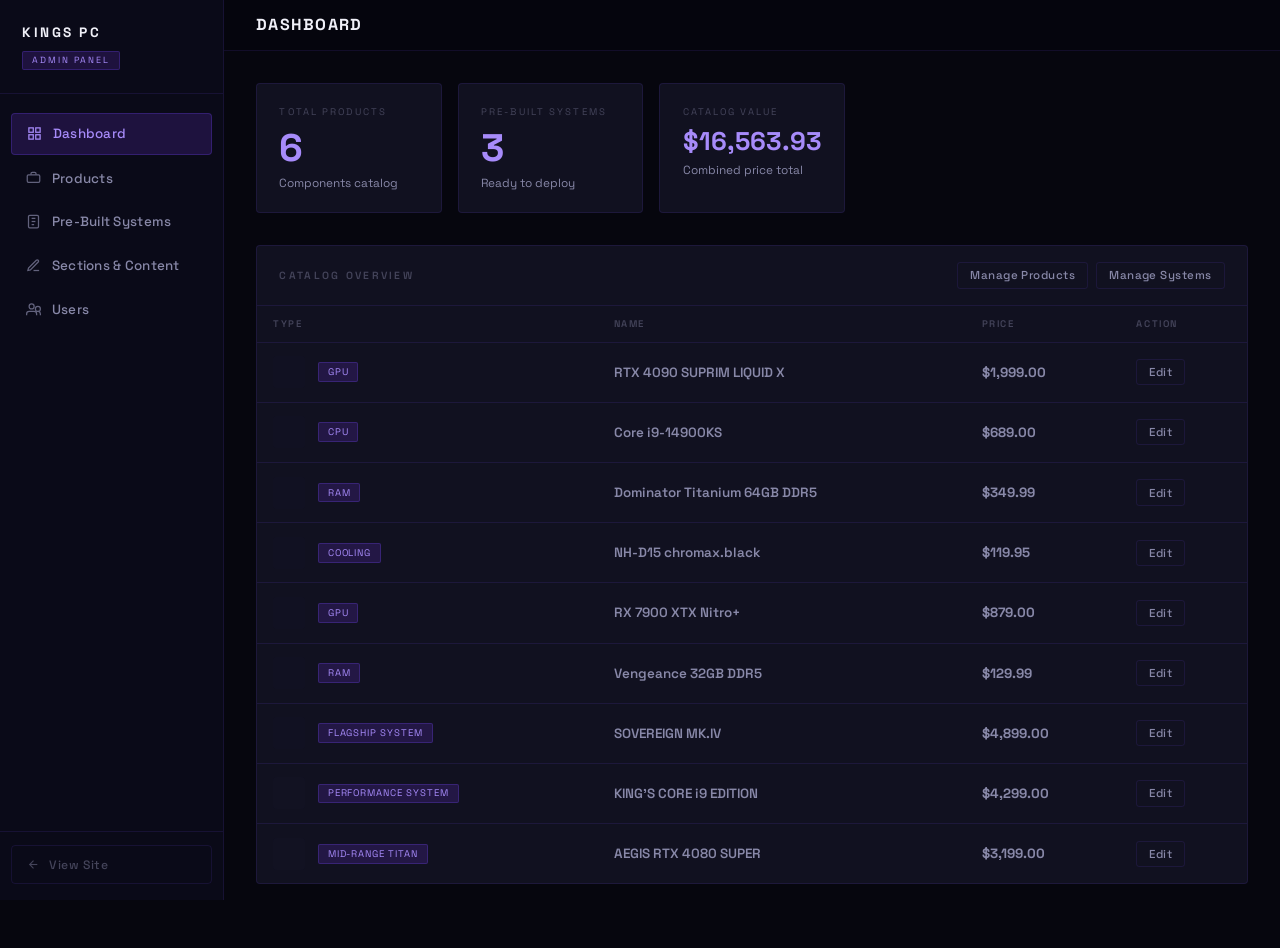
==== admin/index.html @ 7f56d158 "cambios, admin y personalizacion" ====
<!DOCTYPE html>
<html lang="en">
<head>
  <meta charset="UTF-8">
  <meta name="viewport" content="width=device-width, initial-scale=1.0">
  <title>KINGS PC — Admin Panel</title>
  <link rel="preconnect" href="https://fonts.googleapis.com">
  <link href="https://fonts.googleapis.com/css2?family=Space+Grotesk:wght@300;400;500;600;700&display=swap" rel="stylesheet">
  <link rel="stylesheet" href="admin.css">
</head>
<body>

<!-- ── SIDEBAR ── -->
<aside class="sidebar">
  <div class="sidebar-logo">
    <span class="sidebar-logo-name">Kings PC</span>
    <span class="sidebar-badge">Admin Panel</span>
  </div>
  <nav class="sidebar-nav">
    <button class="nav-item active" data-panel="dashboard" onclick="showPanel('dashboard')">
      <svg width="15" height="15" viewBox="0 0 24 24" fill="none" stroke="currentColor" stroke-width="2"><rect x="3" y="3" width="7" height="7"/><rect x="14" y="3" width="7" height="7"/><rect x="14" y="14" width="7" height="7"/><rect x="3" y="14" width="7" height="7"/></svg>
      Dashboard
    </button>
    <button class="nav-item" data-panel="products" onclick="showPanel('products')">
      <svg width="15" height="15" viewBox="0 0 24 24" fill="none" stroke="currentColor" stroke-width="2"><rect x="2" y="6" width="20" height="12" rx="2"/><path d="M8 6V4a2 2 0 0 1 2-2h4a2 2 0 0 1 2 2v2"/></svg>
      Products
    </button>
    <button class="nav-item" data-panel="systems" onclick="showPanel('systems')">
      <svg width="15" height="15" viewBox="0 0 24 24" fill="none" stroke="currentColor" stroke-width="2"><rect x="4" y="2" width="16" height="20" rx="2"/><line x1="9" y1="7" x2="15" y2="7"/><line x1="9" y1="12" x2="15" y2="12"/><line x1="9" y1="17" x2="13" y2="17"/></svg>
      Pre-Built Systems
    </button>
    <button class="nav-item" data-panel="content" onclick="showPanel('content')">
      <svg width="15" height="15" viewBox="0 0 24 24" fill="none" stroke="currentColor" stroke-width="2"><path d="M12 20h9"/><path d="M16.5 3.5a2.121 2.121 0 0 1 3 3L7 19l-4 1 1-4L16.5 3.5z"/></svg>
      Sections & Content
    </button>
    <button class="nav-item" data-panel="users" onclick="showPanel('users')">
      <svg width="15" height="15" viewBox="0 0 24 24" fill="none" stroke="currentColor" stroke-width="2"><path d="M17 21v-2a4 4 0 0 0-4-4H5a4 4 0 0 0-4 4v2"/><circle cx="9" cy="7" r="4"/><path d="M23 21v-2a4 4 0 0 0-3-3.87"/><circle cx="19" cy="11" r="4"/></svg>
      Users
    </button>
  </nav>
  <div class="sidebar-footer">
    <a href="../kings-pc.html" class="back-to-site">
      <svg width="13" height="13" viewBox="0 0 24 24" fill="none" stroke="currentColor" stroke-width="2"><line x1="19" y1="12" x2="5" y2="12"/><polyline points="12 19 5 12 12 5"/></svg>
      View Site
    </a>
  </div>
</aside>

<!-- ── MAIN CONTENT ── -->
<main class="admin-main">
  <header class="admin-header">
    <h1 class="admin-title" id="panel-title">Dashboard</h1>
    <div style="display:flex;gap:.6rem;align-items:center">
      <span id="header-action"></span>
    </div>
  </header>

  <!-- ══ DASHBOARD ══ -->
  <div class="panel active" id="panel-dashboard">
    <div class="stats-grid">
      <div class="stat-card">
        <div class="stat-card-label">Total Products</div>
        <div class="stat-card-value" id="stat-products">—</div>
        <div class="stat-card-sub">Components catalog</div>
      </div>
      <div class="stat-card">
        <div class="stat-card-label">Pre-Built Systems</div>
        <div class="stat-card-value" id="stat-systems">—</div>
        <div class="stat-card-sub">Ready to deploy</div>
      </div>
      <div class="stat-card">
        <div class="stat-card-label">Catalog Value</div>
        <div class="stat-card-value" style="font-size:1.6rem" id="stat-catalog-value">—</div>
        <div class="stat-card-sub">Combined price total</div>
      </div>
    </div>

    <div class="table-wrap">
      <div class="table-header">
        <span class="table-title">Catalog Overview</span>
        <div style="display:flex;gap:.5rem">
          <button class="btn-sm" onclick="showPanel('products')">Manage Products</button>
          <button class="btn-sm" onclick="showPanel('systems')">Manage Systems</button>
        </div>
      </div>
      <table>
        <thead>
          <tr>
            <th>Type</th>
            <th>Name</th>
            <th>Price</th>
            <th>Action</th>
          </tr>
        </thead>
        <tbody id="recent-items">
          <tr><td colspan="4" style="text-align:center;color:var(--txt3);padding:2rem">Loading...</td></tr>
        </tbody>
      </table>
    </div>
  </div>

  <!-- ══ PRODUCTS ══ -->
  <div class="panel" id="panel-products">
    <div class="table-wrap">
      <div class="table-header">
        <span class="table-title">Components Catalog</span>
        <button class="btn-primary" onclick="openProductModal(null)">
          <svg width="13" height="13" viewBox="0 0 24 24" fill="none" stroke="currentColor" stroke-width="2.5"><line x1="12" y1="5" x2="12" y2="19"/><line x1="5" y1="12" x2="19" y2="12"/></svg>
          Add Product
        </button>
      </div>
      <table>
        <thead>
          <tr>
            <th>Type</th>
            <th>Name</th>
            <th>Brand</th>
            <th>Category</th>
            <th>Price</th>
            <th>Actions</th>
          </tr>
        </thead>
        <tbody id="products-tbody">
          <tr><td colspan="6" style="text-align:center;color:var(--txt3);padding:2rem">Loading...</td></tr>
        </tbody>
      </table>
    </div>
  </div>

  <!-- ══ SYSTEMS ══ -->
  <div class="panel" id="panel-systems">
    <div class="table-wrap">
      <div class="table-header">
        <span class="table-title">Pre-Built Systems</span>
        <button class="btn-primary" onclick="openSystemModal(null)">
          <svg width="13" height="13" viewBox="0 0 24 24" fill="none" stroke="currentColor" stroke-width="2.5"><line x1="12" y1="5" x2="12" y2="19"/><line x1="5" y1="12" x2="19" y2="12"/></svg>
          Add System
        </button>
      </div>
      <table>
        <thead>
          <tr>
            <th>Tier</th>
            <th>Name</th>
            <th>CPU</th>
            <th>GPU</th>
            <th>Price</th>
            <th>Actions</th>
          </tr>
        </thead>
        <tbody id="systems-tbody">
          <tr><td colspan="6" style="text-align:center;color:var(--txt3);padding:2rem">Loading...</td></tr>
        </tbody>
      </table>
    </div>
  </div>

  <!-- ══ SECTIONS & CONTENT ══ -->
  <div class="panel" id="panel-content">
    <div style="display:flex;justify-content:flex-end;margin-bottom:1.4rem">
      <button class="btn-save" onclick="saveContent()">Save All Changes</button>
    </div>
    <div class="sections-grid">
      
      <!-- Promotional Banner -->
      <div class="section-block" style="border-color:var(--acc)">
        <div class="section-block-hdr" style="background:var(--acc-glow)">
          <span class="section-block-title" style="color:var(--acc-light)">Promotional Banner (Hot Sale)</span>
          <label style="display:flex;align-items:center;gap:.5rem;font-size:.65rem;cursor:pointer">
            <input type="checkbox" id="f-promo-enabled"> Enable Banner
          </label>
        </div>
        <div class="section-block-body">
          <div class="form-grid">
            <div class="form-group">
              <label>Banner Text</label>
              <input type="text" id="f-promo-text" placeholder="e.g. HOT SALE FINALIZA EN">
            </div>
            <div class="form-group">
              <label>Deadline (ISO format)</label>
              <input type="text" id="f-promo-deadline" placeholder="2024-12-31T23:59:59">
            </div>
          </div>
        </div>
      </div>

      <!-- Hero Section -->
      <div class="section-block">
        <div class="section-block-hdr">
          <span class="section-block-title">Hero Section</span>
        </div>
        <div class="section-block-body">
          <div class="form-grid">
            <div class="form-group full">
              <label>Tag Line</label>
              <input type="text" id="f-hero-tag" placeholder="Technological Sovereignty Secured">
            </div>
            <div class="form-group">
              <label>Title — First Line</label>
              <input type="text" id="f-hero-line1" placeholder="Build Your">
            </div>
            <div class="form-group">
              <label>Title — Accent Word</label>
              <input type="text" id="f-hero-accent" placeholder="Throne">
            </div>
            <div class="form-group full">
              <label>Description</label>
              <textarea id="f-hero-desc" rows="3"></textarea>
            </div>
            <div class="form-group">
              <label>Primary Button Label</label>
              <input type="text" id="f-hero-btn1" placeholder="Configure Now">
            </div>
            <div class="form-group">
              <label>Secondary Button Label</label>
              <input type="text" id="f-hero-btn2" placeholder="View Pre-Builts">
            </div>
          </div>
        </div>
      </div>

      <!-- Navigation Links -->
      <div class="section-block">
        <div class="section-block-hdr">
          <span class="section-block-title">Navigation Links</span>
          <button class="btn-sm" onclick="addNavLink()">+ Add Link</button>
        </div>
        <div class="section-block-body">
          <div id="nav-links-editor" style="display:flex;flex-direction:column;gap:.5rem"></div>
        </div>
      </div>

      <!-- Hardware Sectors -->
      <div class="section-block">
        <div class="section-block-hdr">
          <span class="section-block-title">Hardware Sector Cards</span>
        </div>
        <div class="section-block-body">
          <div class="form-grid">
            <div class="form-group">
              <label>Custom Systems — Name</label>
              <input type="text" id="f-sector-custom-name">
            </div>
            <div class="form-group">
              <label>Custom Systems — Description</label>
              <input type="text" id="f-sector-custom-desc">
            </div>
            <div class="form-group">
              <label>Graphics Processing — Name</label>
              <input type="text" id="f-sector-gpu-name">
            </div>
            <div class="form-group">
              <label>Compute Units — Name</label>
              <input type="text" id="f-sector-cpu-name">
            </div>
            <div class="form-group">
              <label>Peripherals — Name</label>
              <input type="text" id="f-sector-periph-name">
            </div>
            <div class="form-group">
              <label>Peripherals — CTA Text</label>
              <input type="text" id="f-sector-periph-cta">
            </div>
          </div>
        </div>
      </div>

      <!-- Footer -->
      <div class="section-block">
        <div class="section-block-hdr">
          <span class="section-block-title">Footer</span>
          <button class="btn-sm" onclick="addFooterLink()">+ Add Link</button>
        </div>
        <div class="section-block-body">
          <div style="margin-bottom:1rem">
            <div style="font-size:.6rem;letter-spacing:.18em;text-transform:uppercase;color:var(--txt3);margin-bottom:.6rem;font-weight:600">Footer Links</div>
            <div id="footer-links-editor" style="display:flex;flex-direction:column;gap:.45rem"></div>
          </div>
          <div class="form-group">
            <label>Copyright Text</label>
            <input type="text" id="f-footer-copyright">
          </div>
        </div>
      </div>

    </div>
  </div>

  <!-- ══ USERS ══ -->
  <div class="panel" id="panel-users">
    <div class="table-wrap">
      <div class="table-header">
        <span class="table-title">Registered Persons</span>
        <button class="btn-primary" onclick="openUserModal(null)">
          <svg width="13" height="13" viewBox="0 0 24 24" fill="none" stroke="currentColor" stroke-width="2.5"><line x1="12" y1="5" x2="12" y2="19"/><line x1="5" y1="12" x2="19" y2="12"/></svg>
          Add Person
        </button>
      </div>
      <table>
        <thead>
          <tr>
            <th>Name</th>
            <th>Email</th>
            <th>Role</th>
            <th>Status</th>
            <th>Actions</th>
          </tr>
        </thead>
        <tbody id="users-tbody">
          <tr><td colspan="5" style="text-align:center;color:var(--txt3);padding:2rem">Loading...</td></tr>
        </tbody>
      </table>
    </div>
  </div>

</main>

<!-- ── MODAL ── -->
<div class="modal-overlay" id="modal-overlay">
  <div class="modal">
    <h2 class="modal-title" id="modal-title">Add Product</h2>
    <button class="modal-close" onclick="closeModal()">✕</button>
    <div id="modal-form"></div>
    <div class="modal-actions">
      <button class="btn-ghost-sm" onclick="closeModal()">Cancel</button>
      <button class="btn-save" onclick="saveModal()">Save</button>
    </div>
  </div>
</div>

<!-- ── TOAST ── -->
<div class="admin-toast" id="admin-toast">
  <div class="toast-dot success" id="toast-dot"></div>
  <span id="admin-toast-msg"></span>
</div>

<script src="admin.js"></script>
</body>
</html>
---- admin/admin.css ----
:root {
  --bg0: #06060e;
  --bg1: #0a0a18;
  --bg2: #0f0f20;
  --bg3: #141428;
  --card: #111120;
  --card2: #161630;
  --acc: #7c3aed;
  --acc-mid: #8b5cf6;
  --acc-light: #a78bfa;
  --acc-glow: rgba(124,58,237,.18);
  --txt: #f0f0f8;
  --txt2: #8888a8;
  --txt3: #44445a;
  --bdr: rgba(110,70,240,.13);
  --bdr-mid: rgba(110,70,240,.28);
  --bdr-hi: rgba(110,70,240,.55);
  --danger: #ef4444;
  --success: #22c55e;
  --sidebar-w: 224px;
}
*, *::before, *::after { box-sizing: border-box; margin: 0; padding: 0; }
html { scroll-behavior: smooth; }
body {
  font-family: 'Space Grotesk', -apple-system, sans-serif;
  background: var(--bg0);
  color: var(--txt);
  min-height: 100vh;
}

/* ── SIDEBAR ── */
.sidebar {
  background: var(--bg1);
  border-right: 1px solid var(--bdr);
  display: flex;
  flex-direction: column;
  padding: 1.5rem 0 1rem;
  position: fixed;
  top: 0; left: 0;
  width: var(--sidebar-w);
  height: 100vh;
  overflow-y: auto;
  z-index: 50;
}
.sidebar-logo {
  padding: 0 1.4rem 1.4rem;
  border-bottom: 1px solid var(--bdr);
  margin-bottom: 1.2rem;
}
.sidebar-logo-name {
  font-size: .85rem;
  font-weight: 700;
  letter-spacing: .18em;
  text-transform: uppercase;
  display: block;
  margin-bottom: .4rem;
}
.sidebar-badge {
  display: inline-block;
  font-size: .56rem;
  letter-spacing: .22em;
  color: var(--acc-light);
  text-transform: uppercase;
  background: var(--acc-glow);
  padding: .18rem .55rem;
  border-radius: 2px;
  border: 1px solid var(--bdr-mid);
}
.sidebar-nav {
  display: flex;
  flex-direction: column;
  gap: .22rem;
  padding: 0 .7rem;
  flex: 1;
}
.nav-item {
  background: none;
  border: none;
  color: var(--txt2);
  font-family: inherit;
  font-size: .84rem;
  font-weight: 500;
  text-align: left;
  padding: .72rem .9rem;
  cursor: pointer;
  border-radius: 4px;
  display: flex;
  align-items: center;
  gap: .7rem;
  transition: all .18s;
  letter-spacing: .02em;
  width: 100%;
}
.nav-item:hover { background: var(--bg3); color: var(--txt); }
.nav-item.active { background: var(--acc-glow); color: var(--acc-light); border: 1px solid var(--bdr-mid); }
.nav-item svg { flex-shrink: 0; opacity: .7; }
.nav-item.active svg { opacity: 1; }
.sidebar-footer {
  padding: .8rem .7rem 0;
  border-top: 1px solid var(--bdr);
  margin-top: .5rem;
}
.back-to-site {
  display: flex;
  align-items: center;
  gap: .6rem;
  padding: .65rem .9rem;
  background: none;
  border: 1px solid var(--bdr);
  border-radius: 4px;
  color: var(--txt3);
  text-decoration: none;
  font-size: .76rem;
  font-weight: 500;
  letter-spacing: .05em;
  transition: all .18s;
  width: 100%;
}
.back-to-site:hover { border-color: var(--bdr-mid); color: var(--txt2); }

/* ── MAIN ── */
.admin-main {
  margin-left: var(--sidebar-w);
  min-height: 100vh;
  display: flex;
  flex-direction: column;
}
.admin-header {
  position: sticky;
  top: 0;
  z-index: 10;
  background: rgba(6,6,14,.92);
  backdrop-filter: blur(20px);
  -webkit-backdrop-filter: blur(20px);
  border-bottom: 1px solid var(--bdr);
  padding: .9rem 2rem;
  display: flex;
  align-items: center;
  justify-content: space-between;
  gap: 1rem;
}
.admin-title {
  font-size: 1rem;
  font-weight: 700;
  letter-spacing: .08em;
  text-transform: uppercase;
}

/* ── PANELS ── */
.panel { display: none; padding: 2rem; }
.panel.active { display: block; }

/* ── STAT CARDS ── */
.stats-grid {
  display: grid;
  grid-template-columns: repeat(auto-fill, minmax(180px, 1fr));
  gap: 1rem;
  margin-bottom: 2rem;
}
.stat-card {
  background: var(--card);
  border: 1px solid var(--bdr);
  border-radius: 4px;
  padding: 1.4rem;
  transition: border-color .2s;
}
.stat-card:hover { border-color: var(--bdr-mid); }
.stat-card-label {
  font-size: .6rem;
  letter-spacing: .22em;
  text-transform: uppercase;
  color: var(--txt3);
  margin-bottom: .7rem;
}
.stat-card-value {
  font-size: 2.4rem;
  font-weight: 700;
  color: var(--acc-light);
  line-height: 1;
}
.stat-card-sub {
  font-size: .74rem;
  color: var(--txt2);
  margin-top: .45rem;
}

/* ── TABLE WRAPPER ── */
.table-wrap {
  background: var(--card);
  border: 1px solid var(--bdr);
  border-radius: 4px;
  overflow: hidden;
  margin-bottom: 2rem;
}
.table-header {
  display: flex;
  align-items: center;
  justify-content: space-between;
  padding: 1rem 1.4rem;
  border-bottom: 1px solid var(--bdr);
  gap: 1rem;
}
.table-title {
  font-size: .65rem;
  letter-spacing: .22em;
  text-transform: uppercase;
  color: var(--txt3);
  font-weight: 600;
}
.table-wrap table { width: 100%; border-collapse: collapse; }
.table-wrap th {
  font-size: .6rem;
  letter-spacing: .16em;
  text-transform: uppercase;
  color: var(--txt3);
  font-weight: 600;
  text-align: left;
  padding: .75rem 1rem;
  border-bottom: 1px solid var(--bdr);
  white-space: nowrap;
}
.table-wrap td {
  padding: .85rem 1rem;
  border-bottom: 1px solid var(--bdr);
  font-size: .84rem;
  color: var(--txt2);
  vertical-align: middle;
}
.table-wrap tr:last-child td { border-bottom: none; }
.table-wrap tr:hover td { background: rgba(110,70,240,.04); }
.td-name { color: var(--txt); font-weight: 600; }
.td-price { color: var(--acc-light); font-weight: 700; font-size: .9rem; }
.td-thumb {
  width: 32px;
  height: 32px;
  object-fit: cover;
  border-radius: 4px;
  border: 1px solid var(--bdr);
  background: var(--bg3);
}
.td-thumb-placeholder {
  width: 32px;
  height: 32px;
  border-radius: 4px;
  background: var(--bg3);
  opacity: 0.3;
}
.td-tag {
  display: inline-block;
  padding: .18rem .55rem;
  background: var(--acc-glow);
  border: 1px solid var(--bdr-mid);
  border-radius: 2px;
  font-size: .6rem;
  letter-spacing: .1em;
  text-transform: uppercase;
  color: var(--acc-light);
  white-space: nowrap;
}
.td-actions { display: flex; gap: .45rem; }

/* ── BUTTONS ── */
.btn-primary {
  background: var(--acc);
  color: #fff;
  border: none;
  padding: .58rem 1.4rem;
  font-family: inherit;
  font-size: .74rem;
  font-weight: 600;
  letter-spacing: .1em;
  text-transform: uppercase;
  cursor: pointer;
  transition: background .18s;
  border-radius: 3px;
  display: inline-flex;
  align-items: center;
  gap: .45rem;
  white-space: nowrap;
}
.btn-primary:hover { background: var(--acc-mid); }
.btn-sm {
  background: none;
  border: 1px solid var(--bdr);
  color: var(--txt2);
  padding: .32rem .75rem;
  font-family: inherit;
  font-size: .72rem;
  font-weight: 500;
  cursor: pointer;
  transition: all .18s;
  border-radius: 3px;
  letter-spacing: .04em;
  white-space: nowrap;
}
.btn-sm:hover { border-color: var(--bdr-mid); color: var(--txt); }
.btn-sm.edit:hover { border-color: var(--acc-mid); color: var(--acc-light); }
.btn-sm.danger:hover { border-color: var(--danger); color: var(--danger); }
.btn-save {
  background: var(--acc-mid);
  color: #fff;
  border: none;
  padding: .55rem 1.5rem;
  font-family: inherit;
  font-size: .72rem;
  font-weight: 600;
  letter-spacing: .1em;
  text-transform: uppercase;
  cursor: pointer;
  transition: background .18s;
  border-radius: 3px;
  white-space: nowrap;
}
.btn-save:hover { background: var(--acc); }
.btn-ghost-sm {
  background: none;
  border: 1px solid var(--bdr-mid);
  color: var(--txt2);
  padding: .55rem 1.2rem;
  font-family: inherit;
  font-size: .72rem;
  font-weight: 500;
  cursor: pointer;
  transition: all .18s;
  border-radius: 3px;
}
.btn-ghost-sm:hover { color: var(--txt); border-color: var(--bdr-hi); }

/* ── MODAL ── */
.modal-overlay {
  display: none;
  position: fixed;
  inset: 0;
  background: rgba(6,6,14,.88);
  z-index: 200;
  align-items: flex-start;
  justify-content: center;
  padding: 4rem 1rem 2rem;
  overflow-y: auto;
}
.modal-overlay.open { display: flex; }
.modal {
  background: var(--bg2);
  border: 1px solid var(--bdr-mid);
  border-radius: 6px;
  width: 100%;
  max-width: 640px;
  padding: 2rem;
  position: relative;
  flex-shrink: 0;
}
.modal-title {
  font-size: .95rem;
  font-weight: 700;
  letter-spacing: .06em;
  text-transform: uppercase;
  margin-bottom: 1.6rem;
  padding-bottom: .9rem;
  border-bottom: 1px solid var(--bdr);
  padding-right: 2rem;
}
.modal-close {
  position: absolute;
  top: 1.3rem; right: 1.3rem;
  background: none;
  border: none;
  color: var(--txt2);
  font-size: 1.1rem;
  cursor: pointer;
  transition: color .18s;
  width: 28px; height: 28px;
  display: flex; align-items: center; justify-content: center;
  border-radius: 4px;
}
.modal-close:hover { color: var(--txt); background: var(--bg3); }
.modal-actions {
  display: flex;
  justify-content: flex-end;
  gap: .7rem;
  margin-top: 1.6rem;
  padding-top: 1.2rem;
  border-top: 1px solid var(--bdr);
}

/* ── FORM ── */
.form-grid {
  display: grid;
  grid-template-columns: 1fr 1fr;
  gap: 1rem;
}
.form-group { display: flex; flex-direction: column; gap: .4rem; }
.form-group.full { grid-column: 1 / -1; }
.form-group label {
  font-size: .6rem;
  letter-spacing: .18em;
  text-transform: uppercase;
  color: var(--txt3);
  font-weight: 600;
}
.form-group input[type=text],
.form-group input[type=number],
.form-group select,
.form-group textarea {
  background: var(--bg3);
  border: 1px solid var(--bdr-mid);
  color: var(--txt);
  font-family: inherit;
  font-size: .87rem;
  padding: .62rem .9rem;
  border-radius: 3px;
  outline: none;
  transition: border-color .18s;
  width: 100%;
}
.form-group input:focus,
.form-group select:focus,
.form-group textarea:focus { border-color: var(--acc-mid); }
.form-group textarea { resize: vertical; min-height: 80px; }
select option { background: var(--bg3); }

/* ── SPECS EDITOR ── */
.specs-editor { display: flex; flex-direction: column; gap: .5rem; }
.spec-row {
  display: grid;
  grid-template-columns: 1fr 1fr 30px;
  gap: .5rem;
  align-items: center;
}
.spec-row input {
  background: var(--bg3);
  border: 1px solid var(--bdr-mid);
  color: var(--txt);
  font-family: inherit;
  font-size: .84rem;
  padding: .5rem .75rem;
  border-radius: 3px;
  outline: none;
  transition: border-color .18s;
  width: 100%;
}
.spec-row input:focus { border-color: var(--acc-mid); }
.spec-row-del {
  background: none;
  border: 1px solid var(--bdr);
  color: var(--txt3);
  width: 28px; height: 28px;
  cursor: pointer;
  border-radius: 3px;
  font-size: .85rem;
  display: flex; align-items: center; justify-content: center;
  transition: all .18s;
  flex-shrink: 0;
}
.spec-row-del:hover { border-color: var(--danger); color: var(--danger); }
.add-spec-btn {
  background: none;
  border: 1px dashed var(--bdr-mid);
  color: var(--txt3);
  padding: .5rem;
  font-family: inherit;
  font-size: .74rem;
  cursor: pointer;
  border-radius: 3px;
  width: 100%;
  transition: all .18s;
  margin-top: .3rem;
}
.add-spec-btn:hover { border-color: var(--acc-mid); color: var(--acc-light); }

/* ── INLINE LIST EDITOR (nav links, footer links) ── */
.link-row {
  display: grid;
  gap: .5rem;
  align-items: center;
  margin-bottom: .5rem;
}
.link-row.nav-row { grid-template-columns: 1fr auto 28px; }
.link-row.footer-row { grid-template-columns: 1fr 28px; }
.link-row input,
.link-row select {
  background: var(--bg3);
  border: 1px solid var(--bdr-mid);
  color: var(--txt);
  font-family: inherit;
  font-size: .84rem;
  padding: .5rem .75rem;
  border-radius: 3px;
  outline: none;
  transition: border-color .18s;
  width: 100%;
}
.link-row input:focus,
.link-row select:focus { border-color: var(--acc-mid); }
.link-row-del {
  background: none;
  border: 1px solid var(--bdr);
  color: var(--txt3);
  width: 28px; height: 28px;
  cursor: pointer;
  border-radius: 3px;
  font-size: .85rem;
  display: flex; align-items: center; justify-content: center;
  transition: all .18s;
  flex-shrink: 0;
}
.link-row-del:hover { border-color: var(--danger); color: var(--danger); }

/* ── SECTION EDITORS ── */
.sections-grid { display: flex; flex-direction: column; gap: 1.4rem; }
.section-block {
  background: var(--card);
  border: 1px solid var(--bdr);
  border-radius: 4px;
  overflow: hidden;
}
.section-block-hdr {
  padding: .85rem 1.4rem;
  border-bottom: 1px solid var(--bdr);
  background: rgba(255,255,255,.02);
  display: flex;
  align-items: center;
  justify-content: space-between;
}
.section-block-title {
  font-size: .62rem;
  letter-spacing: .22em;
  text-transform: uppercase;
  color: var(--txt3);
  font-weight: 600;
}
.section-block-body { padding: 1.4rem; }
.section-block-body .form-grid { gap: .85rem; }

/* ── TOAST ── */
.admin-toast {
  position: fixed;
  bottom: 2rem; right: 2rem;
  background: var(--card);
  border: 1px solid var(--bdr-hi);
  padding: .9rem 1.4rem;
  border-radius: 3px;
  font-size: .82rem;
  color: var(--txt);
  z-index: 300;
  transform: translateY(80px);
  opacity: 0;
  transition: all .3s ease;
  display: flex;
  align-items: center;
  gap: .7rem;
  box-shadow: 0 8px 30px rgba(0,0,0,.4);
  max-width: 360px;
}
.admin-toast.show { transform: translateY(0); opacity: 1; }
.toast-dot { width: 7px; height: 7px; border-radius: 50%; flex-shrink: 0; }
.toast-dot.success { background: var(--success); }
.toast-dot.error { background: var(--danger); }

/* ── EMPTY STATE ── */
.empty-state {
  text-align: center;
  padding: 3rem 2rem;
  color: var(--txt3);
}
.empty-state p { font-size: .84rem; margin-top: .5rem; }

/* ── RESPONSIVE ── */
@media (max-width: 900px) {
  .sidebar {
    position: static;
    width: 100%;
    height: auto;
    flex-direction: row;
    flex-wrap: wrap;
    padding: .8rem 1rem;
    border-right: none;
    border-bottom: 1px solid var(--bdr);
  }
  .sidebar-logo { border-bottom: none; margin-bottom: 0; padding: 0 1rem 0 0; }
  .sidebar-nav { flex-direction: row; flex-wrap: wrap; padding: 0; gap: .3rem; flex: none; }
  .sidebar-footer { border-top: none; padding: 0 0 0 .5rem; margin-top: 0; }
  .admin-main { margin-left: 0; }
  .form-grid { grid-template-columns: 1fr; }
  .form-group.full { grid-column: auto; }
}
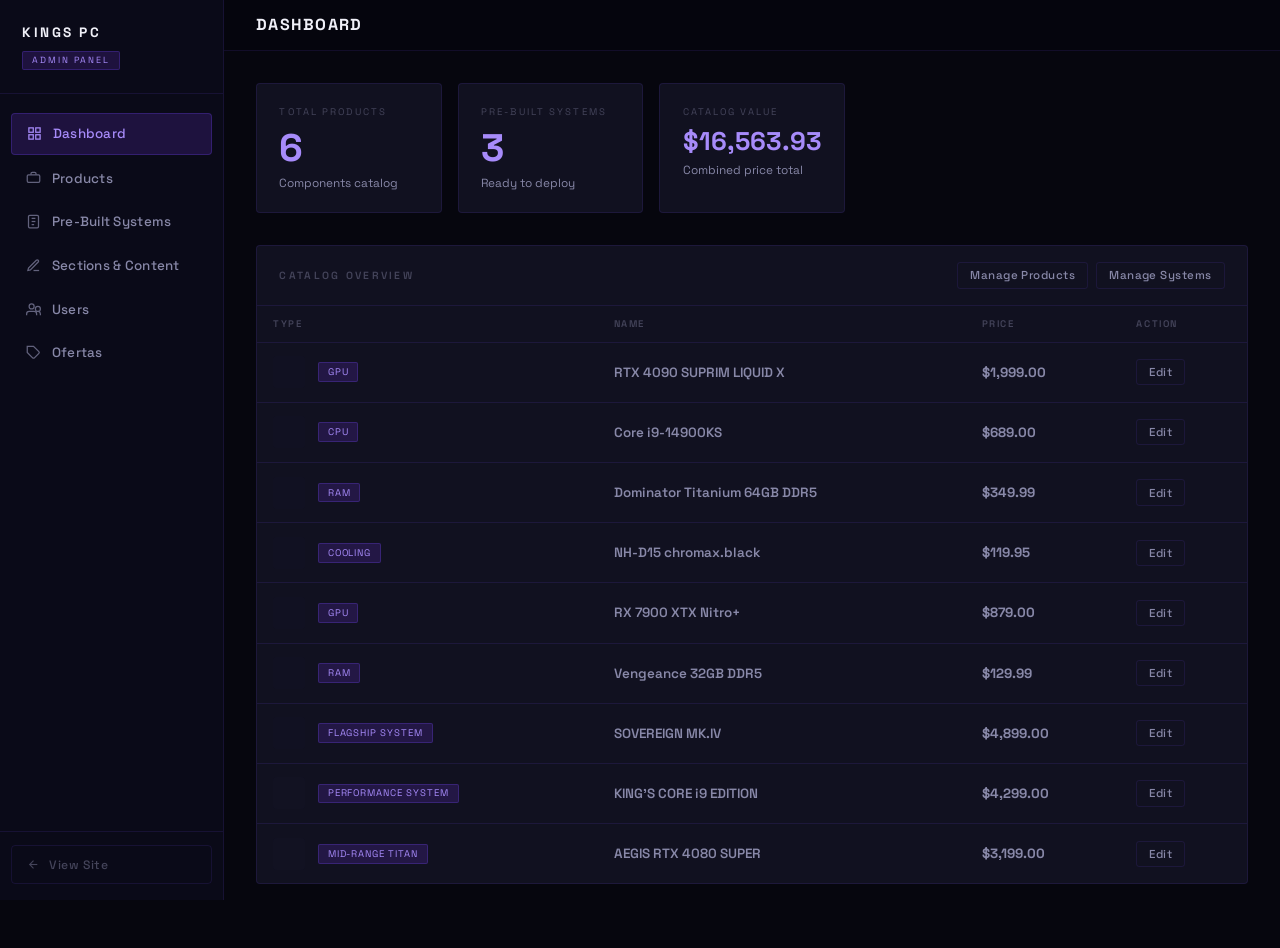
==== commit 068245fb: "contacto v3" ====
--- a/admin/index.html
+++ b/admin/index.html
@@ -1,339 +1,414 @@
 <!DOCTYPE html>
 <html lang="en">
+
 <head>
   <meta charset="UTF-8">
   <meta name="viewport" content="width=device-width, initial-scale=1.0">
   <title>KINGS PC — Admin Panel</title>
   <link rel="preconnect" href="https://fonts.googleapis.com">
-  <link href="https://fonts.googleapis.com/css2?family=Space+Grotesk:wght@300;400;500;600;700&display=swap" rel="stylesheet">
+  <link href="https://fonts.googleapis.com/css2?family=Space+Grotesk:wght@300;400;500;600;700&display=swap"
+    rel="stylesheet">
   <link rel="stylesheet" href="admin.css">
 </head>
+
 <body>
 
-<!-- ── SIDEBAR ── -->
-<aside class="sidebar">
-  <div class="sidebar-logo">
-    <span class="sidebar-logo-name">Kings PC</span>
-    <span class="sidebar-badge">Admin Panel</span>
-  </div>
-  <nav class="sidebar-nav">
-    <button class="nav-item active" data-panel="dashboard" onclick="showPanel('dashboard')">
-      <svg width="15" height="15" viewBox="0 0 24 24" fill="none" stroke="currentColor" stroke-width="2"><rect x="3" y="3" width="7" height="7"/><rect x="14" y="3" width="7" height="7"/><rect x="14" y="14" width="7" height="7"/><rect x="3" y="14" width="7" height="7"/></svg>
-      Dashboard
-    </button>
-    <button class="nav-item" data-panel="products" onclick="showPanel('products')">
-      <svg width="15" height="15" viewBox="0 0 24 24" fill="none" stroke="currentColor" stroke-width="2"><rect x="2" y="6" width="20" height="12" rx="2"/><path d="M8 6V4a2 2 0 0 1 2-2h4a2 2 0 0 1 2 2v2"/></svg>
-      Products
-    </button>
-    <button class="nav-item" data-panel="systems" onclick="showPanel('systems')">
-      <svg width="15" height="15" viewBox="0 0 24 24" fill="none" stroke="currentColor" stroke-width="2"><rect x="4" y="2" width="16" height="20" rx="2"/><line x1="9" y1="7" x2="15" y2="7"/><line x1="9" y1="12" x2="15" y2="12"/><line x1="9" y1="17" x2="13" y2="17"/></svg>
-      Pre-Built Systems
-    </button>
-    <button class="nav-item" data-panel="content" onclick="showPanel('content')">
-      <svg width="15" height="15" viewBox="0 0 24 24" fill="none" stroke="currentColor" stroke-width="2"><path d="M12 20h9"/><path d="M16.5 3.5a2.121 2.121 0 0 1 3 3L7 19l-4 1 1-4L16.5 3.5z"/></svg>
-      Sections & Content
-    </button>
-    <button class="nav-item" data-panel="users" onclick="showPanel('users')">
-      <svg width="15" height="15" viewBox="0 0 24 24" fill="none" stroke="currentColor" stroke-width="2"><path d="M17 21v-2a4 4 0 0 0-4-4H5a4 4 0 0 0-4 4v2"/><circle cx="9" cy="7" r="4"/><path d="M23 21v-2a4 4 0 0 0-3-3.87"/><circle cx="19" cy="11" r="4"/></svg>
-      Users
-    </button>
-  </nav>
-  <div class="sidebar-footer">
-    <a href="../kings-pc.html" class="back-to-site">
-      <svg width="13" height="13" viewBox="0 0 24 24" fill="none" stroke="currentColor" stroke-width="2"><line x1="19" y1="12" x2="5" y2="12"/><polyline points="12 19 5 12 12 5"/></svg>
-      View Site
-    </a>
-  </div>
-</aside>
-
-<!-- ── MAIN CONTENT ── -->
-<main class="admin-main">
-  <header class="admin-header">
-    <h1 class="admin-title" id="panel-title">Dashboard</h1>
-    <div style="display:flex;gap:.6rem;align-items:center">
-      <span id="header-action"></span>
-    </div>
-  </header>
-
-  <!-- ══ DASHBOARD ══ -->
-  <div class="panel active" id="panel-dashboard">
-    <div class="stats-grid">
-      <div class="stat-card">
-        <div class="stat-card-label">Total Products</div>
-        <div class="stat-card-value" id="stat-products">—</div>
-        <div class="stat-card-sub">Components catalog</div>
-      </div>
-      <div class="stat-card">
-        <div class="stat-card-label">Pre-Built Systems</div>
-        <div class="stat-card-value" id="stat-systems">—</div>
-        <div class="stat-card-sub">Ready to deploy</div>
-      </div>
-      <div class="stat-card">
-        <div class="stat-card-label">Catalog Value</div>
-        <div class="stat-card-value" style="font-size:1.6rem" id="stat-catalog-value">—</div>
-        <div class="stat-card-sub">Combined price total</div>
-      </div>
-    </div>
-
-    <div class="table-wrap">
-      <div class="table-header">
-        <span class="table-title">Catalog Overview</span>
-        <div style="display:flex;gap:.5rem">
-          <button class="btn-sm" onclick="showPanel('products')">Manage Products</button>
-          <button class="btn-sm" onclick="showPanel('systems')">Manage Systems</button>
-        </div>
-      </div>
-      <table>
-        <thead>
-          <tr>
-            <th>Type</th>
-            <th>Name</th>
-            <th>Price</th>
-            <th>Action</th>
-          </tr>
-        </thead>
-        <tbody id="recent-items">
-          <tr><td colspan="4" style="text-align:center;color:var(--txt3);padding:2rem">Loading...</td></tr>
-        </tbody>
-      </table>
-    </div>
-  </div>
-
-  <!-- ══ PRODUCTS ══ -->
-  <div class="panel" id="panel-products">
-    <div class="table-wrap">
-      <div class="table-header">
-        <span class="table-title">Components Catalog</span>
-        <button class="btn-primary" onclick="openProductModal(null)">
-          <svg width="13" height="13" viewBox="0 0 24 24" fill="none" stroke="currentColor" stroke-width="2.5"><line x1="12" y1="5" x2="12" y2="19"/><line x1="5" y1="12" x2="19" y2="12"/></svg>
-          Add Product
-        </button>
-      </div>
-      <table>
-        <thead>
-          <tr>
-            <th>Type</th>
-            <th>Name</th>
-            <th>Brand</th>
-            <th>Category</th>
-            <th>Price</th>
-            <th>Actions</th>
-          </tr>
-        </thead>
-        <tbody id="products-tbody">
-          <tr><td colspan="6" style="text-align:center;color:var(--txt3);padding:2rem">Loading...</td></tr>
-        </tbody>
-      </table>
-    </div>
-  </div>
-
-  <!-- ══ SYSTEMS ══ -->
-  <div class="panel" id="panel-systems">
-    <div class="table-wrap">
-      <div class="table-header">
-        <span class="table-title">Pre-Built Systems</span>
-        <button class="btn-primary" onclick="openSystemModal(null)">
-          <svg width="13" height="13" viewBox="0 0 24 24" fill="none" stroke="currentColor" stroke-width="2.5"><line x1="12" y1="5" x2="12" y2="19"/><line x1="5" y1="12" x2="19" y2="12"/></svg>
-          Add System
-        </button>
-      </div>
-      <table>
-        <thead>
-          <tr>
-            <th>Tier</th>
-            <th>Name</th>
-            <th>CPU</th>
-            <th>GPU</th>
-            <th>Price</th>
-            <th>Actions</th>
-          </tr>
-        </thead>
-        <tbody id="systems-tbody">
-          <tr><td colspan="6" style="text-align:center;color:var(--txt3);padding:2rem">Loading...</td></tr>
-        </tbody>
-      </table>
-    </div>
-  </div>
-
-  <!-- ══ SECTIONS & CONTENT ══ -->
-  <div class="panel" id="panel-content">
-    <div style="display:flex;justify-content:flex-end;margin-bottom:1.4rem">
-      <button class="btn-save" onclick="saveContent()">Save All Changes</button>
-    </div>
-    <div class="sections-grid">
-      
-      <!-- Promotional Banner -->
-      <div class="section-block" style="border-color:var(--acc)">
-        <div class="section-block-hdr" style="background:var(--acc-glow)">
-          <span class="section-block-title" style="color:var(--acc-light)">Promotional Banner (Hot Sale)</span>
-          <label style="display:flex;align-items:center;gap:.5rem;font-size:.65rem;cursor:pointer">
-            <input type="checkbox" id="f-promo-enabled"> Enable Banner
-          </label>
-        </div>
-        <div class="section-block-body">
-          <div class="form-grid">
-            <div class="form-group">
-              <label>Banner Text</label>
-              <input type="text" id="f-promo-text" placeholder="e.g. HOT SALE FINALIZA EN">
+  <!-- ── SIDEBAR ── -->
+  <aside class="sidebar">
+    <div class="sidebar-logo">
+      <span class="sidebar-logo-name">Kings PC</span>
+      <span class="sidebar-badge">Admin Panel</span>
+    </div>
+    <nav class="sidebar-nav">
+      <button class="nav-item active" data-panel="dashboard" onclick="showPanel('dashboard')">
+        <svg width="15" height="15" viewBox="0 0 24 24" fill="none" stroke="currentColor" stroke-width="2">
+          <rect x="3" y="3" width="7" height="7" />
+          <rect x="14" y="3" width="7" height="7" />
+          <rect x="14" y="14" width="7" height="7" />
+          <rect x="3" y="14" width="7" height="7" />
+        </svg>
+        Dashboard
+      </button>
+      <button class="nav-item" data-panel="products" onclick="showPanel('products')">
+        <svg width="15" height="15" viewBox="0 0 24 24" fill="none" stroke="currentColor" stroke-width="2">
+          <rect x="2" y="6" width="20" height="12" rx="2" />
+          <path d="M8 6V4a2 2 0 0 1 2-2h4a2 2 0 0 1 2 2v2" />
+        </svg>
+        Products
+      </button>
+      <button class="nav-item" data-panel="systems" onclick="showPanel('systems')">
+        <svg width="15" height="15" viewBox="0 0 24 24" fill="none" stroke="currentColor" stroke-width="2">
+          <rect x="4" y="2" width="16" height="20" rx="2" />
+          <line x1="9" y1="7" x2="15" y2="7" />
+          <line x1="9" y1="12" x2="15" y2="12" />
+          <line x1="9" y1="17" x2="13" y2="17" />
+        </svg>
+        Pre-Built Systems
+      </button>
+      <button class="nav-item" data-panel="content" onclick="showPanel('content')">
+        <svg width="15" height="15" viewBox="0 0 24 24" fill="none" stroke="currentColor" stroke-width="2">
+          <path d="M12 20h9" />
+          <path d="M16.5 3.5a2.121 2.121 0 0 1 3 3L7 19l-4 1 1-4L16.5 3.5z" />
+        </svg>
+        Sections & Content
+      </button>
+      <button class="nav-item" data-panel="users" onclick="showPanel('users')">
+        <svg width="15" height="15" viewBox="0 0 24 24" fill="none" stroke="currentColor" stroke-width="2">
+          <path d="M17 21v-2a4 4 0 0 0-4-4H5a4 4 0 0 0-4 4v2" />
+          <circle cx="9" cy="7" r="4" />
+          <path d="M23 21v-2a4 4 0 0 0-3-3.87" />
+          <circle cx="19" cy="11" r="4" />
+        </svg>
+        Users
+      </button>
+      <button class="nav-item" data-panel="offers" onclick="showPanel('offers')">
+        <svg width="15" height="15" viewBox="0 0 24 24" fill="none" stroke="currentColor" stroke-width="2">
+          <path d="M20.59 13.41l-7.17 7.17a2 2 0 0 1-2.83 0L2 12V2h10l8.59 8.59a2 2 0 0 1 0 2.82z"/>
+          <line x1="7" y1="7" x2="7.01" y2="7"/>
+        </svg>
+        Ofertas
+      </button>
+    </nav>
+    <div class="sidebar-footer">
+      <a href="../index.html" class="back-to-site">
+        <svg width="13" height="13" viewBox="0 0 24 24" fill="none" stroke="currentColor" stroke-width="2">
+          <line x1="19" y1="12" x2="5" y2="12" />
+          <polyline points="12 19 5 12 12 5" />
+        </svg>
+        View Site
+      </a>
+    </div>
+  </aside>
+
+  <!-- ── MAIN CONTENT ── -->
+  <main class="admin-main">
+    <header class="admin-header">
+      <h1 class="admin-title" id="panel-title">Dashboard</h1>
+      <div style="display:flex;gap:.6rem;align-items:center">
+        <span id="header-action"></span>
+      </div>
+    </header>
+
+    <!-- ══ DASHBOARD ══ -->
+    <div class="panel active" id="panel-dashboard">
+      <div class="stats-grid">
+        <div class="stat-card">
+          <div class="stat-card-label">Total Products</div>
+          <div class="stat-card-value" id="stat-products">—</div>
+          <div class="stat-card-sub">Components catalog</div>
+        </div>
+        <div class="stat-card">
+          <div class="stat-card-label">Pre-Built Systems</div>
+          <div class="stat-card-value" id="stat-systems">—</div>
+          <div class="stat-card-sub">Ready to deploy</div>
+        </div>
+        <div class="stat-card">
+          <div class="stat-card-label">Catalog Value</div>
+          <div class="stat-card-value" style="font-size:1.6rem" id="stat-catalog-value">—</div>
+          <div class="stat-card-sub">Combined price total</div>
+        </div>
+      </div>
+
+      <div class="table-wrap">
+        <div class="table-header">
+          <span class="table-title">Catalog Overview</span>
+          <div style="display:flex;gap:.5rem">
+            <button class="btn-sm" onclick="showPanel('products')">Manage Products</button>
+            <button class="btn-sm" onclick="showPanel('systems')">Manage Systems</button>
+          </div>
+        </div>
+        <table>
+          <thead>
+            <tr>
+              <th>Type</th>
+              <th>Name</th>
+              <th>Price</th>
+              <th>Action</th>
+            </tr>
+          </thead>
+          <tbody id="recent-items">
+            <tr>
+              <td colspan="4" style="text-align:center;color:var(--txt3);padding:2rem">Loading...</td>
+            </tr>
+          </tbody>
+        </table>
+      </div>
+    </div>
+
+    <!-- ══ PRODUCTS ══ -->
+    <div class="panel" id="panel-products">
+      <div class="table-wrap">
+        <div class="table-header">
+          <span class="table-title">Components Catalog</span>
+          <button class="btn-primary" onclick="openProductModal(null)">
+            <svg width="13" height="13" viewBox="0 0 24 24" fill="none" stroke="currentColor" stroke-width="2.5">
+              <line x1="12" y1="5" x2="12" y2="19" />
+              <line x1="5" y1="12" x2="19" y2="12" />
+            </svg>
+            Add Product
+          </button>
+        </div>
+        <table>
+          <thead>
+            <tr>
+              <th>Type</th>
+              <th>Name</th>
+              <th>Brand</th>
+              <th>Category</th>
+              <th>Price</th>
+              <th>Actions</th>
+            </tr>
+          </thead>
+          <tbody id="products-tbody">
+            <tr>
+              <td colspan="6" style="text-align:center;color:var(--txt3);padding:2rem">Loading...</td>
+            </tr>
+          </tbody>
+        </table>
+      </div>
+    </div>
+
+    <!-- ══ SYSTEMS ══ -->
+    <div class="panel" id="panel-systems">
+      <div class="table-wrap">
+        <div class="table-header">
+          <span class="table-title">Pre-Built Systems</span>
+          <button class="btn-primary" onclick="openSystemModal(null)">
+            <svg width="13" height="13" viewBox="0 0 24 24" fill="none" stroke="currentColor" stroke-width="2.5">
+              <line x1="12" y1="5" x2="12" y2="19" />
+              <line x1="5" y1="12" x2="19" y2="12" />
+            </svg>
+            Add System
+          </button>
+        </div>
+        <table>
+          <thead>
+            <tr>
+              <th>Tier</th>
+              <th>Name</th>
+              <th>CPU</th>
+              <th>GPU</th>
+              <th>Price</th>
+              <th>Actions</th>
+            </tr>
+          </thead>
+          <tbody id="systems-tbody">
+            <tr>
+              <td colspan="6" style="text-align:center;color:var(--txt3);padding:2rem">Loading...</td>
+            </tr>
+          </tbody>
+        </table>
+      </div>
+    </div>
+
+    <!-- ══ SECTIONS & CONTENT ══ -->
+    <div class="panel" id="panel-content">
+      <div style="display:flex;justify-content:flex-end;margin-bottom:1.4rem">
+        <button class="btn-save" onclick="saveContent()">Save All Changes</button>
+      </div>
+      <div class="sections-grid">
+
+        <!-- Promotional Banner -->
+        <div class="section-block" style="border-color:var(--acc)">
+          <div class="section-block-hdr" style="background:var(--acc-glow)">
+            <span class="section-block-title" style="color:var(--acc-light)">Promotional Banner (Hot Sale)</span>
+            <label style="display:flex;align-items:center;gap:.5rem;font-size:.65rem;cursor:pointer">
+              <input type="checkbox" id="f-promo-enabled"> Enable Banner
+            </label>
+          </div>
+          <div class="section-block-body">
+            <div class="form-grid">
+              <div class="form-group">
+                <label>Banner Text</label>
+                <input type="text" id="f-promo-text" placeholder="e.g. HOT SALE FINALIZA EN">
+              </div>
+              <div class="form-group">
+                <label>Deadline (ISO format)</label>
+                <input type="text" id="f-promo-deadline" placeholder="2024-12-31T23:59:59">
+              </div>
+            </div>
+          </div>
+        </div>
+
+        <!-- Hero Section -->
+        <div class="section-block">
+          <div class="section-block-hdr">
+            <span class="section-block-title">Hero Section</span>
+          </div>
+          <div class="section-block-body">
+            <div class="form-grid">
+              <div class="form-group full">
+                <label>Tag Line</label>
+                <input type="text" id="f-hero-tag" placeholder="Technological Sovereignty Secured">
+              </div>
+              <div class="form-group">
+                <label>Title — First Line</label>
+                <input type="text" id="f-hero-line1" placeholder="Build Your">
+              </div>
+              <div class="form-group">
+                <label>Title — Accent Word</label>
+                <input type="text" id="f-hero-accent" placeholder="Throne">
+              </div>
+              <div class="form-group full">
+                <label>Description</label>
+                <textarea id="f-hero-desc" rows="3"></textarea>
+              </div>
+              <div class="form-group">
+                <label>Primary Button Label</label>
+                <input type="text" id="f-hero-btn1" placeholder="Configure Now">
+              </div>
+              <div class="form-group">
+                <label>Secondary Button Label</label>
+                <input type="text" id="f-hero-btn2" placeholder="View Pre-Builts">
+              </div>
+            </div>
+          </div>
+        </div>
+
+        <!-- Navigation Links -->
+        <div class="section-block">
+          <div class="section-block-hdr">
+            <span class="section-block-title">Navigation Links</span>
+            <button class="btn-sm" onclick="addNavLink()">+ Add Link</button>
+          </div>
+          <div class="section-block-body">
+            <div id="nav-links-editor" style="display:flex;flex-direction:column;gap:.5rem"></div>
+          </div>
+        </div>
+
+        <!-- Hardware Sectors -->
+        <div class="section-block">
+          <div class="section-block-hdr">
+            <span class="section-block-title">Hardware Sector Cards</span>
+          </div>
+          <div class="section-block-body">
+            <div class="form-grid">
+              <div class="form-group">
+                <label>Custom Systems — Name</label>
+                <input type="text" id="f-sector-custom-name">
+              </div>
+              <div class="form-group">
+                <label>Custom Systems — Description</label>
+                <input type="text" id="f-sector-custom-desc">
+              </div>
+              <div class="form-group">
+                <label>Graphics Processing — Name</label>
+                <input type="text" id="f-sector-gpu-name">
+              </div>
+              <div class="form-group">
+                <label>Compute Units — Name</label>
+                <input type="text" id="f-sector-cpu-name">
+              </div>
+              <div class="form-group">
+                <label>Peripherals — Name</label>
+                <input type="text" id="f-sector-periph-name">
+              </div>
+              <div class="form-group">
+                <label>Peripherals — CTA Text</label>
+                <input type="text" id="f-sector-periph-cta">
+              </div>
+            </div>
+          </div>
+        </div>
+
+        <!-- Footer -->
+        <div class="section-block">
+          <div class="section-block-hdr">
+            <span class="section-block-title">Footer</span>
+            <button class="btn-sm" onclick="addFooterLink()">+ Add Link</button>
+          </div>
+          <div class="section-block-body">
+            <div style="margin-bottom:1rem">
+              <div
+                style="font-size:.6rem;letter-spacing:.18em;text-transform:uppercase;color:var(--txt3);margin-bottom:.6rem;font-weight:600">
+                Footer Links</div>
+              <div id="footer-links-editor" style="display:flex;flex-direction:column;gap:.45rem"></div>
             </div>
             <div class="form-group">
-              <label>Deadline (ISO format)</label>
-              <input type="text" id="f-promo-deadline" placeholder="2024-12-31T23:59:59">
+              <label>Copyright Text</label>
+              <input type="text" id="f-footer-copyright">
             </div>
           </div>
         </div>
-      </div>
-
-      <!-- Hero Section -->
-      <div class="section-block">
-        <div class="section-block-hdr">
-          <span class="section-block-title">Hero Section</span>
-        </div>
-        <div class="section-block-body">
-          <div class="form-grid">
-            <div class="form-group full">
-              <label>Tag Line</label>
-              <input type="text" id="f-hero-tag" placeholder="Technological Sovereignty Secured">
-            </div>
-            <div class="form-group">
-              <label>Title — First Line</label>
-              <input type="text" id="f-hero-line1" placeholder="Build Your">
-            </div>
-            <div class="form-group">
-              <label>Title — Accent Word</label>
-              <input type="text" id="f-hero-accent" placeholder="Throne">
-            </div>
-            <div class="form-group full">
-              <label>Description</label>
-              <textarea id="f-hero-desc" rows="3"></textarea>
-            </div>
-            <div class="form-group">
-              <label>Primary Button Label</label>
-              <input type="text" id="f-hero-btn1" placeholder="Configure Now">
-            </div>
-            <div class="form-group">
-              <label>Secondary Button Label</label>
-              <input type="text" id="f-hero-btn2" placeholder="View Pre-Builts">
-            </div>
-          </div>
-        </div>
-      </div>
-
-      <!-- Navigation Links -->
-      <div class="section-block">
-        <div class="section-block-hdr">
-          <span class="section-block-title">Navigation Links</span>
-          <button class="btn-sm" onclick="addNavLink()">+ Add Link</button>
-        </div>
-        <div class="section-block-body">
-          <div id="nav-links-editor" style="display:flex;flex-direction:column;gap:.5rem"></div>
-        </div>
-      </div>
-
-      <!-- Hardware Sectors -->
-      <div class="section-block">
-        <div class="section-block-hdr">
-          <span class="section-block-title">Hardware Sector Cards</span>
-        </div>
-        <div class="section-block-body">
-          <div class="form-grid">
-            <div class="form-group">
-              <label>Custom Systems — Name</label>
-              <input type="text" id="f-sector-custom-name">
-            </div>
-            <div class="form-group">
-              <label>Custom Systems — Description</label>
-              <input type="text" id="f-sector-custom-desc">
-            </div>
-            <div class="form-group">
-              <label>Graphics Processing — Name</label>
-              <input type="text" id="f-sector-gpu-name">
-            </div>
-            <div class="form-group">
-              <label>Compute Units — Name</label>
-              <input type="text" id="f-sector-cpu-name">
-            </div>
-            <div class="form-group">
-              <label>Peripherals — Name</label>
-              <input type="text" id="f-sector-periph-name">
-            </div>
-            <div class="form-group">
-              <label>Peripherals — CTA Text</label>
-              <input type="text" id="f-sector-periph-cta">
-            </div>
-          </div>
-        </div>
-      </div>
-
-      <!-- Footer -->
-      <div class="section-block">
-        <div class="section-block-hdr">
-          <span class="section-block-title">Footer</span>
-          <button class="btn-sm" onclick="addFooterLink()">+ Add Link</button>
-        </div>
-        <div class="section-block-body">
-          <div style="margin-bottom:1rem">
-            <div style="font-size:.6rem;letter-spacing:.18em;text-transform:uppercase;color:var(--txt3);margin-bottom:.6rem;font-weight:600">Footer Links</div>
-            <div id="footer-links-editor" style="display:flex;flex-direction:column;gap:.45rem"></div>
-          </div>
-          <div class="form-group">
-            <label>Copyright Text</label>
-            <input type="text" id="f-footer-copyright">
-          </div>
-        </div>
-      </div>
-
+
+      </div>
+    </div>
+
+    <!-- ══ USERS ══ -->
+    <div class="panel" id="panel-users">
+      <div class="table-wrap">
+        <div class="table-header">
+          <span class="table-title">Registered Persons</span>
+          <button class="btn-primary" onclick="openUserModal(null)">
+            <svg width="13" height="13" viewBox="0 0 24 24" fill="none" stroke="currentColor" stroke-width="2.5">
+              <line x1="12" y1="5" x2="12" y2="19" />
+              <line x1="5" y1="12" x2="19" y2="12" />
+            </svg>
+            Add Person
+          </button>
+        </div>
+        <table>
+          <thead>
+            <tr>
+              <th>Name</th>
+              <th>Email</th>
+              <th>Role</th>
+              <th>Status</th>
+              <th>Actions</th>
+            </tr>
+          </thead>
+          <tbody id="users-tbody">
+            <tr>
+              <td colspan="5" style="text-align:center;color:var(--txt3);padding:2rem">Loading...</td>
+            </tr>
+          </tbody>
+        </table>
+      </div>
+    </div>
+
+    <!-- ══ OFFERS ══ -->
+    <div class="panel" id="panel-offers">
+      <div class="table-wrap">
+        <div class="table-header">
+          <span class="table-title">Seleccionar Ofertas Semanales</span>
+          <button class="btn-primary" onclick="saveOffers()">
+            <svg width="13" height="13" viewBox="0 0 24 24" fill="none" stroke="currentColor" stroke-width="2.5">
+              <path d="M19 21H5a2 2 0 0 1-2-2V5a2 2 0 0 1 2-2h11l5 5v11a2 2 0 0 1-2 2z"/>
+              <polyline points="17 21 17 13 7 13 7 21"/>
+              <polyline points="7 3 7 8 15 8"/>
+            </svg>
+            Guardar Ofertas
+          </button>
+        </div>
+        <p style="font-size:.78rem;color:var(--txt3);margin-bottom:1.5rem">
+          Selecciona los productos que quieres mostrar como ofertas semanales en la tienda. Los productos marcados aparecerán en la sección "¡OFERTAS SEMANALES!".
+        </p>
+        <div id="offers-body"><!-- rendered by admin.js --></div>
+      </div>
+    </div>
+
+  </main>
+
+  <!-- ── MODAL ── -->
+  <div class="modal-overlay" id="modal-overlay">
+    <div class="modal">
+      <h2 class="modal-title" id="modal-title">Add Product</h2>
+      <button class="modal-close" onclick="closeModal()">✕</button>
+      <div id="modal-form"></div>
+      <div class="modal-actions">
+        <button class="btn-ghost-sm" onclick="closeModal()">Cancel</button>
+        <button class="btn-save" onclick="saveModal()">Save</button>
+      </div>
     </div>
   </div>
 
-  <!-- ══ USERS ══ -->
-  <div class="panel" id="panel-users">
-    <div class="table-wrap">
-      <div class="table-header">
-        <span class="table-title">Registered Persons</span>
-        <button class="btn-primary" onclick="openUserModal(null)">
-          <svg width="13" height="13" viewBox="0 0 24 24" fill="none" stroke="currentColor" stroke-width="2.5"><line x1="12" y1="5" x2="12" y2="19"/><line x1="5" y1="12" x2="19" y2="12"/></svg>
-          Add Person
-        </button>
-      </div>
-      <table>
-        <thead>
-          <tr>
-            <th>Name</th>
-            <th>Email</th>
-            <th>Role</th>
-            <th>Status</th>
-            <th>Actions</th>
-          </tr>
-        </thead>
-        <tbody id="users-tbody">
-          <tr><td colspan="5" style="text-align:center;color:var(--txt3);padding:2rem">Loading...</td></tr>
-        </tbody>
-      </table>
-    </div>
+  <!-- ── TOAST ── -->
+  <div class="admin-toast" id="admin-toast">
+    <div class="toast-dot success" id="toast-dot"></div>
+    <span id="admin-toast-msg"></span>
   </div>
 
-</main>
-
-<!-- ── MODAL ── -->
-<div class="modal-overlay" id="modal-overlay">
-  <div class="modal">
-    <h2 class="modal-title" id="modal-title">Add Product</h2>
-    <button class="modal-close" onclick="closeModal()">✕</button>
-    <div id="modal-form"></div>
-    <div class="modal-actions">
-      <button class="btn-ghost-sm" onclick="closeModal()">Cancel</button>
-      <button class="btn-save" onclick="saveModal()">Save</button>
-    </div>
-  </div>
-</div>
-
-<!-- ── TOAST ── -->
-<div class="admin-toast" id="admin-toast">
-  <div class="toast-dot success" id="toast-dot"></div>
-  <span id="admin-toast-msg"></span>
-</div>
-
-<script src="admin.js"></script>
+  <script src="admin.js"></script>
 </body>
-</html>
+
+</html>
--- a/admin/admin.css
+++ b/admin/admin.css
@@ -583,3 +583,126 @@
   .form-grid { grid-template-columns: 1fr; }
   .form-group.full { grid-column: auto; }
 }
+
+@media (max-width: 600px) {
+  .sidebar {
+    justify-content: space-between;
+    padding: .75rem;
+  }
+  .sidebar-logo { padding-right: .5rem; }
+  .sidebar-logo-name { font-size: .75rem; }
+  .sidebar-badge { font-size: .5rem; padding: .1rem .4rem; }
+  .sidebar-nav {
+    overflow-x: auto;
+    white-space: nowrap;
+    padding-bottom: .2rem;
+    -webkit-overflow-scrolling: touch;
+    width: 100%;
+    margin-top: .75rem;
+  }
+  .nav-item {
+    display: inline-flex;
+    width: auto;
+    font-size: .75rem;
+    padding: .5rem .75rem;
+  }
+  .sidebar-footer {
+    display: none; /* Hide in mobile row to save space, or move elsewhere */
+  }
+  
+  .panel { padding: 1.25rem; }
+  .admin-header { padding: .75rem 1.25rem; }
+  .admin-title { font-size: .85rem; }
+  
+  .stats-grid { grid-template-columns: 1fr; }
+  .stat-card-value { font-size: 2rem; }
+  
+  .table-wrap { overflow-x: auto; }
+  .table-header { flex-direction: column; align-items: flex-start; gap: .75rem; }
+  
+  .modal { padding: 1.5rem; margin: 0 .5rem; }
+  .modal-title { font-size: .85rem; margin-bottom: 1.2rem; }
+  
+  .form-grid { gap: .75rem; }
+  .spec-row { grid-template-columns: 1fr 1fr 28px; }
+}
+
+/* ── OFFERS PANEL ── */
+.offer-cards-grid {
+  display: grid;
+  grid-template-columns: repeat(auto-fill, minmax(280px, 1fr));
+  gap: 1rem;
+}
+.offer-section-label {
+  grid-column: 1 / -1;
+  font-size: .65rem;
+  letter-spacing: .2em;
+  text-transform: uppercase;
+  color: var(--acc-light);
+  font-weight: 700;
+  padding: .8rem 0 .3rem;
+  border-bottom: 1px solid var(--bdr);
+  margin-bottom: .2rem;
+}
+.offer-select-card {
+  display: block;
+  cursor: pointer;
+  background: var(--card);
+  border: 1px solid var(--bdr);
+  border-radius: 6px;
+  padding: .8rem;
+  transition: all .2s;
+}
+.offer-select-card:hover {
+  border-color: var(--acc-mid);
+  background: var(--bg3);
+}
+.offer-select-card.selected {
+  border-color: var(--acc);
+  background: rgba(124,58,237,.08);
+  box-shadow: 0 0 0 1px var(--acc), inset 0 0 20px rgba(124,58,237,.05);
+}
+.offer-select-card input[type="checkbox"] {
+  display: none;
+}
+.offer-card-inner {
+  display: flex;
+  align-items: center;
+  gap: .9rem;
+}
+.offer-card-thumb {
+  width: 48px; height: 48px;
+  border-radius: 4px;
+  overflow: hidden;
+  background: var(--bg2);
+  flex-shrink: 0;
+  display: flex;
+  align-items: center;
+  justify-content: center;
+}
+.offer-card-thumb img {
+  width: 100%; height: 100%; object-fit: cover;
+}
+.offer-thumb-placeholder {
+  font-size: 1.1rem;
+  font-weight: 700;
+  color: var(--acc-mid);
+}
+.offer-card-name {
+  font-size: .82rem;
+  font-weight: 600;
+  color: var(--txt);
+  line-height: 1.3;
+}
+.offer-card-meta {
+  font-size: .7rem;
+  color: var(--txt2);
+  margin-top: .15rem;
+}
+.offer-card-source {
+  font-size: .58rem;
+  letter-spacing: .12em;
+  text-transform: uppercase;
+  color: var(--acc-light);
+  margin-top: .2rem;
+}
